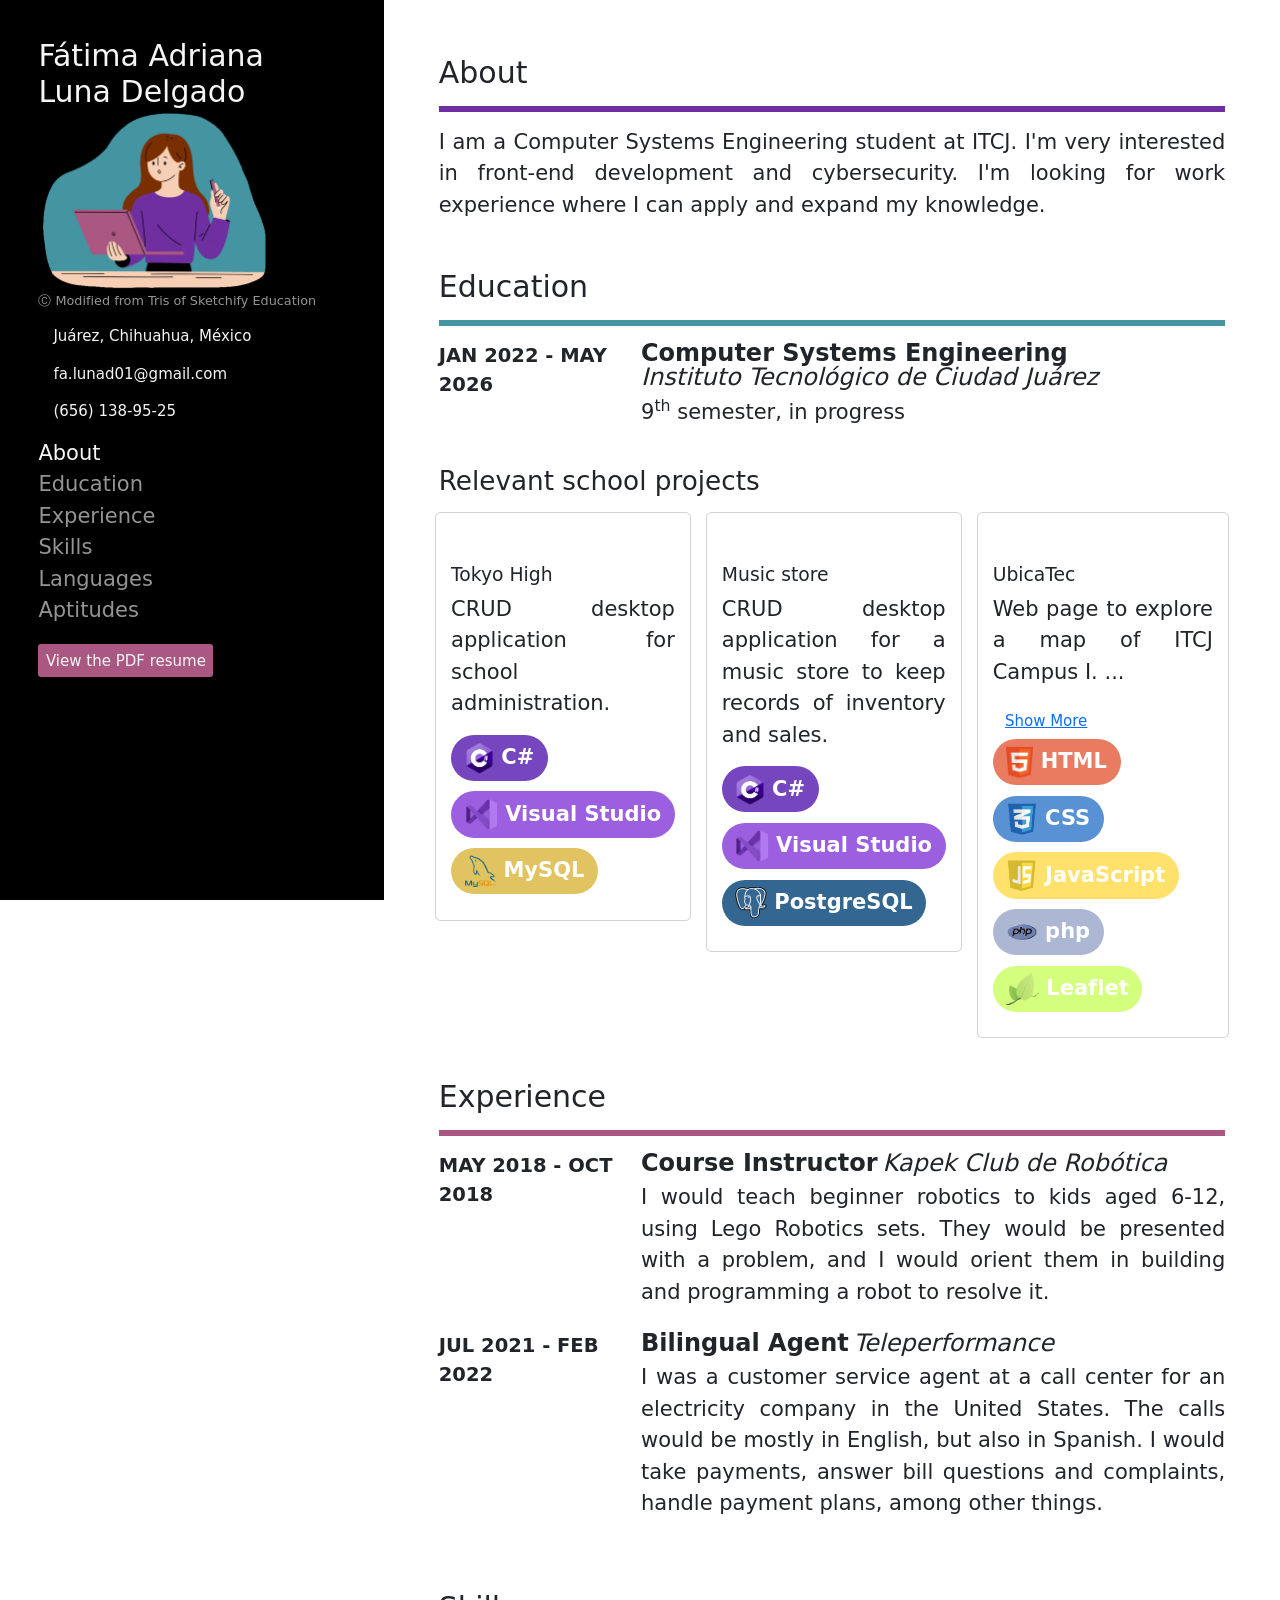
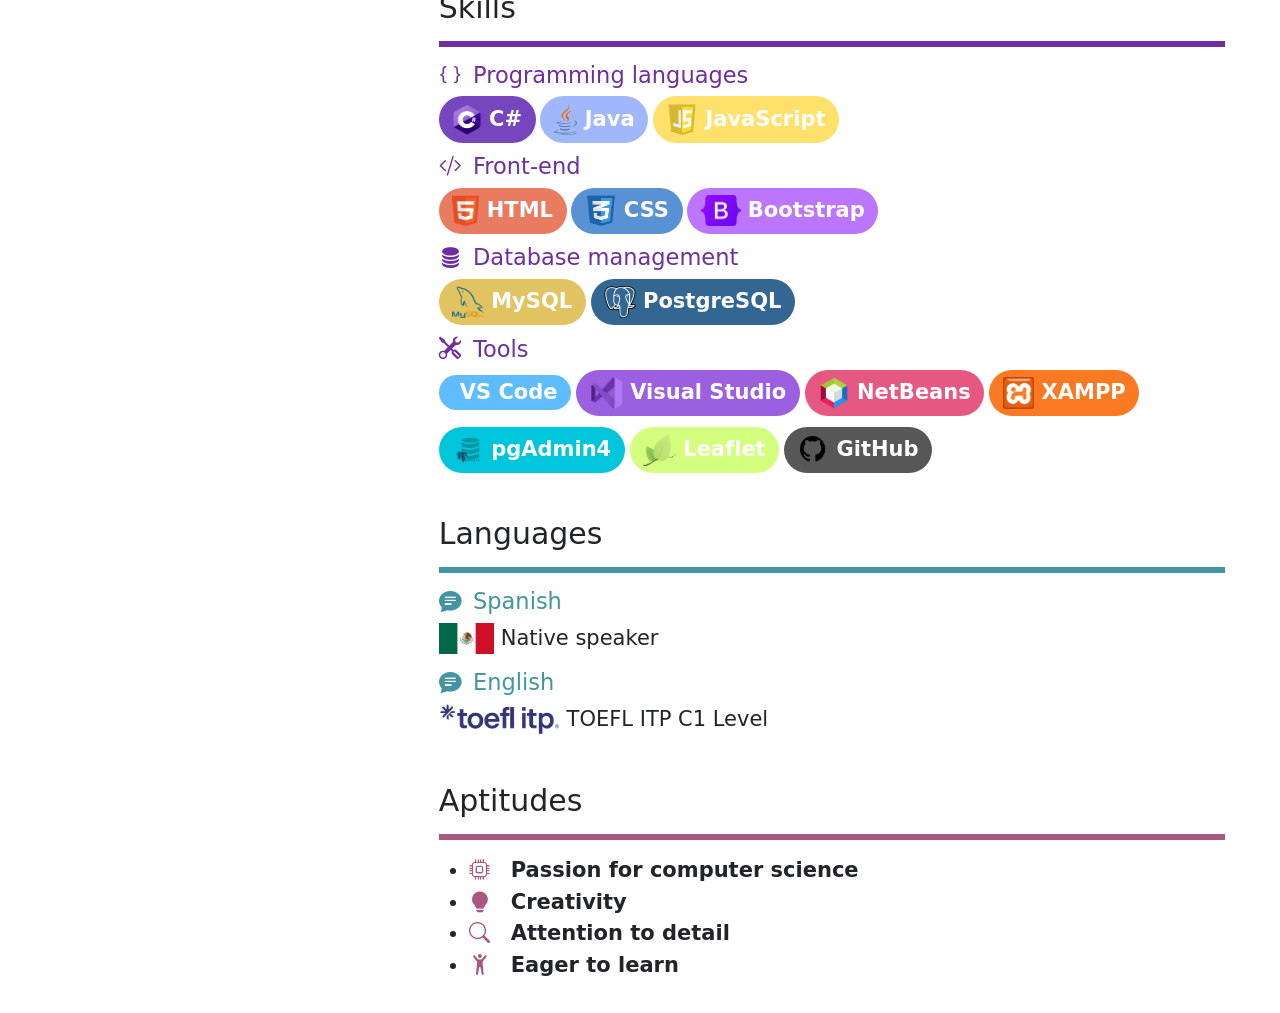
==== html/resume.html @ 0b4f48b1 "Initial upload of the website" ====
<!DOCTYPE html>
<html lang="es">

<head>
    <meta charset="UTF-8">
    <meta name="viewport" content="width=device-width, initial-scale=1.0">
    <title>Fátima Luna</title>
    <link rel="icon" type="image/x-icon" href="../IMG/favicon.png">
    <!-- Link for FontAwesome -->
    <script src="https://kit.fontawesome.com/aff4bda4ac.js" crossorigin="anonymous"></script>
    <!-- Link for Bootstrap -->
    <link href="https://cdn.jsdelivr.net/npm/bootstrap@5.3.8/dist/css/bootstrap.min.css" 
    rel="stylesheet" 
    integrity="sha384-sRIl4kxILFvY47J16cr9ZwB07vP4J8+LH7qKQnuqkuIAvNWLzeN8tE5YBujZqJLB" 
    crossorigin="anonymous">
    <!--Link fot Bootstrap Icons-->
    <link rel="stylesheet" href="https://cdn.jsdelivr.net/npm/bootstrap-icons@1.13.1/font/bootstrap-icons.min.css">
    <link  href="../css/resume.css" rel="stylesheet">
    <script src="https://cdn.tailwindcss.com"></script>
    <script src="../javascript/badges.js" type="text/javascript" defer></script>
    <script src="../javascript/interaction.js" type="text/javascript" defer></script>
</head>

<body>

<div class="sidenav">
    <h1>Fátima Adriana</h1>
    <h1>Luna Delgado</h1>
    <figure>
        <img src="../img/Avatar.png" alt="" style="width: 75%;">
        <figcaption>&#9400 Modified from Tris of Sketchify Education</figcaption>
    </figure>
    <p><span><i class="fa-solid fa-location-dot fa-fw"></i></span>Juárez, Chihuahua, México</p>
    <p><span><i class="fa-solid fa-envelope fa-fw"></i></span>fa.lunad01@gmail.com</p>
    <p><span><i class="fa-solid fa-phone fa-fw"></i></span>(656) 138-95-25</p>
    <div id="content-nav">
        <a class="flex items-center gap-3 active" href="#about">
            <div class="bg-purple h-1"></div>
            About
        </a>
        <a class="flex items-center gap-3" href="#education">
            <div class="bg-blue h-1"></div>
            Education
        </a>
        <a class="flex items-center gap-3" href="#experience">
            <div class="bg-pink h-1"></div>
            Experience
        </a>
        <a class="flex items-center gap-3" href="#skills">
            <div class="bg-purple h-1"></div>
            Skills
        </a>
        <a class="flex items-center gap-3" href="#languages">
            <div class="bg-blue h-1"></div>
            Languages
        </a>
        <a class="flex items-center gap-3" href="#aptitudes">
            <div class="bg-pink h-1"></div>
            Aptitudes
        </a>
    </div>
</br>
    <a id="viewfile" href="/DOCS/FátimaLunaResume.pdf" target="_blank" rel="noopener noreferrer">
        <i class="fa-regular fa-file-pdf"></i>
        View the PDF resume
    </a>
</div>

<div class="modal fade" id="modalJuju" tabindex="-1" aria-labelledby="modalJujuLabel" aria-hidden="true">
  <div class="modal-dialog modal-dialog-centered modal-lg">
    <div class="modal-content">
      <div class="modal-header">
        <h1 class="modal-title fs-5" id="modalJujuLabel">Tokyo High</h1>
        <button type="button" class="btn-close" data-bs-dismiss="modal" aria-label="Close"></button>
      </div>
      <div class="modal-body">
        <img src="../IMG/Jujutsu_High.png" class="card-img-top" alt="">
      </div>
    </div>
  </div>
</div>

<div class="modal fade" id="modalDiscos" tabindex="-1" aria-labelledby="modalDiscosLabel" aria-hidden="true">
  <div class="modal-dialog modal-dialog-centered modal-lg">
    <div class="modal-content">
      <div class="modal-header">
        <h1 class="modal-title fs-5" id="modalDiscosLabel">Tienda de discos</h1>
        <button type="button" class="btn-close" data-bs-dismiss="modal" aria-label="Close"></button>
      </div>
      <div class="modal-body">
        <img src="../IMG/TiendaDiscos.png" class="card-img-top" alt="">
      </div>
    </div>
  </div>
</div>

<div class="modal fade" id="modalUbica" tabindex="-1" aria-labelledby="modalUbicaLabel" aria-hidden="true">
  <div class="modal-dialog modal-dialog-centered modal-lg">
    <div class="modal-content">
      <div class="modal-header">
        <h1 class="modal-title fs-5" id="modalUbicaLabel">Ubicatec</h1>
        <button type="button" class="btn-close" data-bs-dismiss="modal" aria-label="Close"></button>
      </div>
      <div class="modal-body">
        <img src="../IMG/UbicaTec.png" class="card-img-top" alt="">
      </div>
    </div>
  </div>
</div>

<div class="main">
    <div class="topic purple">
        <h2 id="about">About</h2>
        <hr class="purple">
        <p>I am a Computer Systems Engineering student at ITCJ. 
        I'm very interested in front-end development and cybersecurity. 
        I'm looking for work experience where I can apply and expand 
        my knowledge.</p>
    </div>
    <div class="topic blue">
        <h2 id="education">Education</h2>
        <hr class="blue">
        <dl class="row">
            <dt class="col-sm-3">JAN 2022 - MAY 2026</dt>
            <dd class="col-sm-9">
                <div class="desc-title">
                    <b>Computer Systems Engineering</b>
                    </br>
                    <i>Instituto Tecnológico de Ciudad Juárez</i>
                </div>
                <p>9<sup>th</sup> semester, in progress</p>
            </dd>
        </dl>
        <h3>Relevant school projects</h3>
        <div class="row">
            <div class="col">
                <div class="card">
                    <button type="button" class="btn btn-link" data-bs-toggle="modal" 
                    data-bs-target="#modalJuju">
                        <img src="../IMG/Jujutsu_High.png" class="card-img-top" alt="">
                    </button>
                    <div class="card-body">
                        <h5 class="card-title">Tokyo High</h5>
                        <p class="card-text">CRUD desktop application for school administration.</p>
                        <badge-csharp></badge-csharp>
                        <badge-vs></badge-vs>
                        <badge-mysql></badge-mysql>
                    </div>
                </div>
            </div>
            <div class="col">
                <div class="card">
                    <button type="button" class="btn btn-link" data-bs-toggle="modal" 
                    data-bs-target="#modalDiscos">
                        <img src="../IMG/TiendaDiscos.png" class="card-img-top" alt="">
                    </button>
                    <div class="card-body">
                        <h5 class="card-title">Music store</h5>
                        <p class="card-text">CRUD desktop application for a music store to keep 
                                records of inventory and sales.</p>
                        <badge-csharp></badge-csharp>
                        <badge-vs></badge-vs>
                        <badge-postgres></badge-postgres>
                    </div>
                </div>
            </div>
            <div class="col">
                <div class="card">
                    <button type="button" class="btn btn-link" data-bs-toggle="modal" 
                    data-bs-target="#modalUbica">
                        <img src="../IMG/UbicaTec.png" class="card-img-top" alt="">
                    </button>
                    <div class="card-body">
                        <h5 class="card-title">UbicaTec</h5>
                        <p class="card-text">
                            Web page to explore a map of ITCJ Campus I.
                            <span id="points">...</span>
                            <span id="moretxtUT">
                                The page allows to search for school departments and facilities,
                                and shows their location and info. It has different layers that display 
                                the interior of the buildings and both floor levels. The figures where added
                                to the map from GeoJSON files.
                            </span>
                        </p>
                        <span>
                            <button id="moreButton" type="button" class="btn btn-link" onclick="toggleText()">Show More</button>
                        </span>
                        <br\>
                        <badge-html></badge-html>
                        <badge-css></badge-css>
                        <badge-js></badge-js>
                        <badge-php></badge-php>
                        <badge-leaflet></badge-leaflet>
                    </div>
                </div>
            </div>
        </div>
    </div>
    <div class="topic pink">
        <h2 id="experience">Experience</h2>
        <hr class="pink">
        <dl class="row">
            <dt class="col-sm-3">MAY 2018 - OCT 2018</dt>
            <dd class="col-sm-9">
                <div class="desc-title">
                    <b>Course Instructor</b>
                    <i>Kapek Club de Robótica</i>
                </div>
                <p>I would teach beginner robotics to kids aged 6-12, using Lego 
                    Robotics sets. They would be presented with a problem, and I 
                    would orient them in building and programming a robot to 
                    resolve it.</p>
            </dd>
            <dt class="col-sm-3">JUL 2021 - FEB 2022</dt>
            <dd class="col-sm-9">
                <div class="desc-title">
                    <b>Bilingual Agent</b>
                    <i>Teleperformance</i>
                </div>
                <p>I was a customer service agent at a call center for an 
                    electricity company in the United States. The calls would be 
                    mostly in English, but also in Spanish. I would take payments, 
                    answer bill questions and complaints, handle payment plans, 
                    among other things.</p>
            </dd>
        </dl>
    </div>
    <div class="topic purple">
        <h2 id="skills">Skills</h2>
    <hr class="purple">
    <h4><i class="bi bi-braces"></i>Programming languages</h4>
        <badge-csharp></badge-csharp>
        <badge-java></badge-java>
        <badge-js></badge-js>
    <h4><i class="bi bi-code-slash"></i>Front-end</h4>
        <badge-html></badge-html>
        <badge-css></badge-css>
        <badge-bs></badge-bs>
    <h4><i class="bi bi-database-fill"></i>Database management</h4>
        <badge-mysql></badge-mysql>
        <badge-postgres></badge-postgres>
    <h4><i class="bi bi-tools"></i>Tools</h4>
        <badge-vscode></badge-vscode>
        <badge-vs></badge-vs>
        <badge-netbeans></badge-netbeans>
        <badge-xampp></badge-xampp>
        <badge-pgadmin></badge-pgadmin>
        <badge-leaflet></badge-leaflet>
        <badge-github></badge-github>
    </div>
    <div class="topic blue">
        <h2 id="languages">Languages</h2>
        <hr class="blue">
        <h4><i class="bi bi-chat-text-fill"></i>Spanish</h4>
            <p>
                <img src="../img/BanderaMexico.jpeg" class="lan-image" alt="">
                Native speaker
            </p>
        <h4><i class="bi bi-chat-text-fill"></i>English</h4>
            <p>
                <img src="../img/TOEFL_ITP_Logo.png" class="lan-image" alt="">
                TOEFL ITP C1 Level
            </p>
    </div>
    <div class="topic pink">
        <h2 id="aptitudes">Aptitudes</h2>
    <hr class="pink">
        <ul>
            <li><i class="bi bi-cpu"></i>Passion for computer science</li>
            <li><i class="bi bi-lightbulb-fill"></i></i>Creativity</li>
            <li><i class="bi bi-search"></i>Attention to detail</li>
            <li><i class="bi bi-person-arms-up"></i>Eager to learn</li>
        </ul> 
    </div>
</div>   

    <script src="https://cdn.jsdelivr.net/npm/bootstrap@5.3.8/dist/js/bootstrap.bundle.min.js" 
    integrity="sha384-FKyoEForCGlyvwx9Hj09JcYn3nv7wiPVlz7YYwJrWVcXK/BmnVDxM+D2scQbITxI" 
    crossorigin="anonymous"></script>

</body>

</html>
---- css/resume.css ----
* {
  box-sizing: border-box;
  margin: 0%;
}
html, body {
  margin: 0;
  padding: 0;
  font-size: 15px;
}
body {
  font-family: 'Franklin Gothic Medium', 'Arial Narrow', Arial, sans-serif;
}
.sidenav {
  height: 100vh;
  width: 30%;
  position: fixed;
  z-index: 1;
  top: 0;
  left: 0;
  background-color: black;
  overflow-x: hidden;
  padding: 3%;
  color: whitesmoke;
}
.sidenav h1 {
  font-size: clamp(2rem, 5vw, 2rem);
  margin: 0;
}
.sidenav figcaption {
  font-size: clamp(0.8rem, 1vw, 0.9rem);
  color: rgba(245, 245, 245, 0.604);
}
.sidenav i {
  font-size: 1em;
}
.sidenav p {
  font-size: clamp(0.8rem, 1.5vw, 1rem);
}
.sidenav span {
  padding-right: 1em;
}
#content-nav > a {
  color: rgba(245, 245, 245, 0.604);
  text-decoration: none;
  font-size: clamp(1rem, 2vw, 1.4rem);
}
#content-nav > a > div{
  background-color: rgba(245, 245, 245, 0.604);
  width: 2em;
  /*height: 2px;*/
}
#content-nav > a.active, #content-nav > a:hover {
  color: whitesmoke;
}
#content-nav > a.active > div.bg-purple, #content-nav > a:hover > div.bg-purple {
  background-color: #6f2fa0;
  width: 3em;
}
#content-nav > a.active > div.bg-blue, #content-nav > a:hover > div.bg-blue {
  background-color: #4494a2;
  width: 3em;
}
#content-nav > a.active > div.bg-pink, #content-nav > a:hover > div.bg-pink {
  background-color: #aa5881;
  width: 3em;
}
#viewfile {
  padding: 0.5rem;
  text-decoration: none;
  font-size: clamp(0.75rem, 1.5vw, 1rem);
  background-color: #aa5881;
  border-radius: 3px;
  color: whitesmoke;
}
.main {
  margin-left: 30%;
  height: 100vh;
  padding: 3%;
  background-color: white;
}
.main p, li, span.badge {
  font-size: clamp(1rem, 2vw, 1.4rem);
  text-align: justify;
}
.main h2 {
  font-size: 30px;
}
.topic {
  padding: 2%;
  border-radius: 3%;
}
.topic b, i, h3 {
  font-size: clamp(1rem, 3vw, 1.6rem);
  
}
.topic dt {
  font-size: clamp(1rem, 2vw, 1.3rem);
}
h3 {
  font-size: 1.5vw;
}
hr.purple {
  border: 3px solid #6f2fa0;
  opacity: 1.0;
}
hr.blue {
  border: 3px solid #4494a2;
  opacity: 1.0;
}
hr.pink {
  border: 3px solid #aa5881;
  opacity: 1.0;
}
div.purple:hover {
  background-color: #6f2fa084;
}
div.blue:hover {
  background-color: #4494a282;
}
div.pink:hover {
  background-color: #aa588183;
}
div.purple:hover > h4 {
  color: #4c1d70;
}
div.blue:hover > h4 {
  color: #205862;
}
#moretxtUT {
  display: none;
}
div.desc-title {
  line-height: 1.0;
  padding-bottom: 0.5rem;
}
div.col {
  padding: 0;
}
div.card {
  margin: clamp(0.5rem, 0.5vw, 1rem);
}
.badge {
  margin-bottom: 0.5em;
}
.badge img {
  display: inline;
  height: 1.5em;
}
li{
  font-weight: bold;
}
div.purple > h4 {
  color: #6f2fa0;
}
div.blue > h4 {
  color: #4494a2;
}
i.bi {
  font-size: 1em;
}
h4 > i {
  margin-right: 0.5em;
}
li > i {
  margin-right: 1em;
  color: #aa5881;
}
.lan-image {
  display: inline;
  height: 1.5em;
}
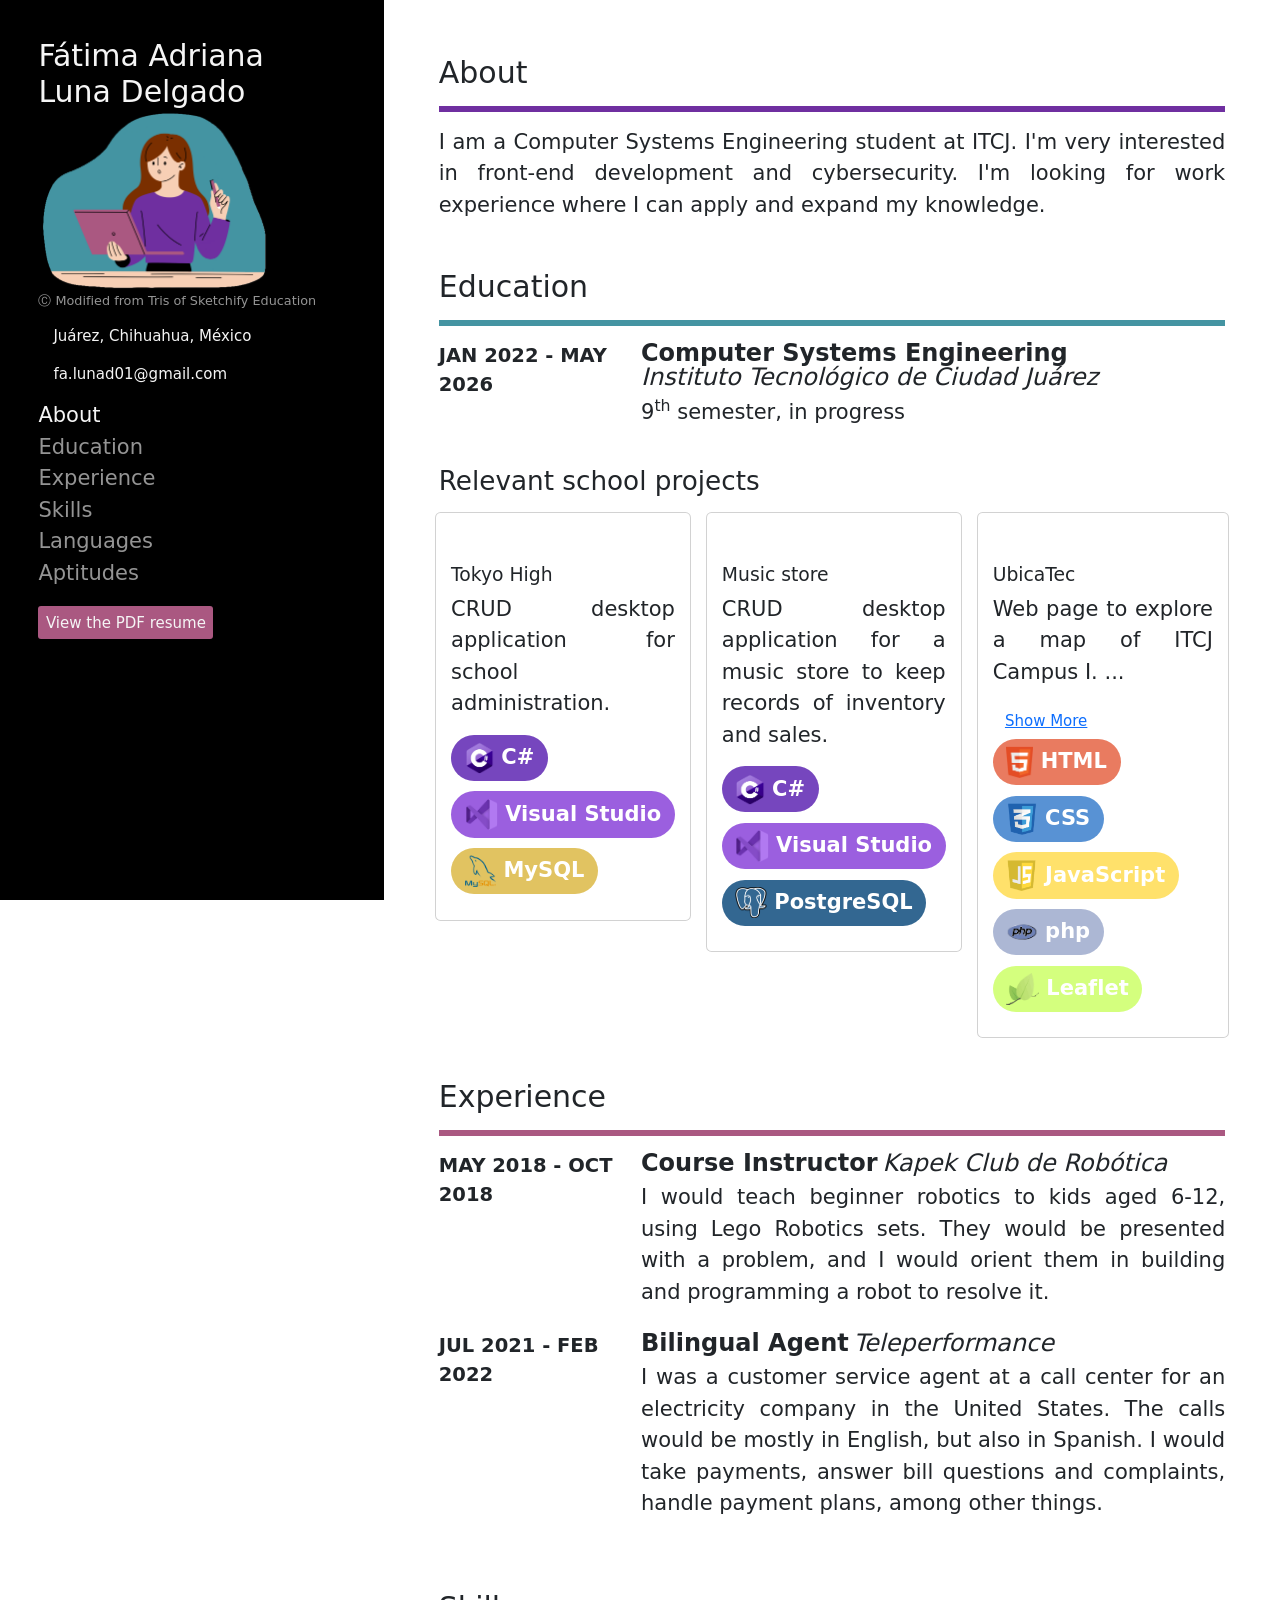
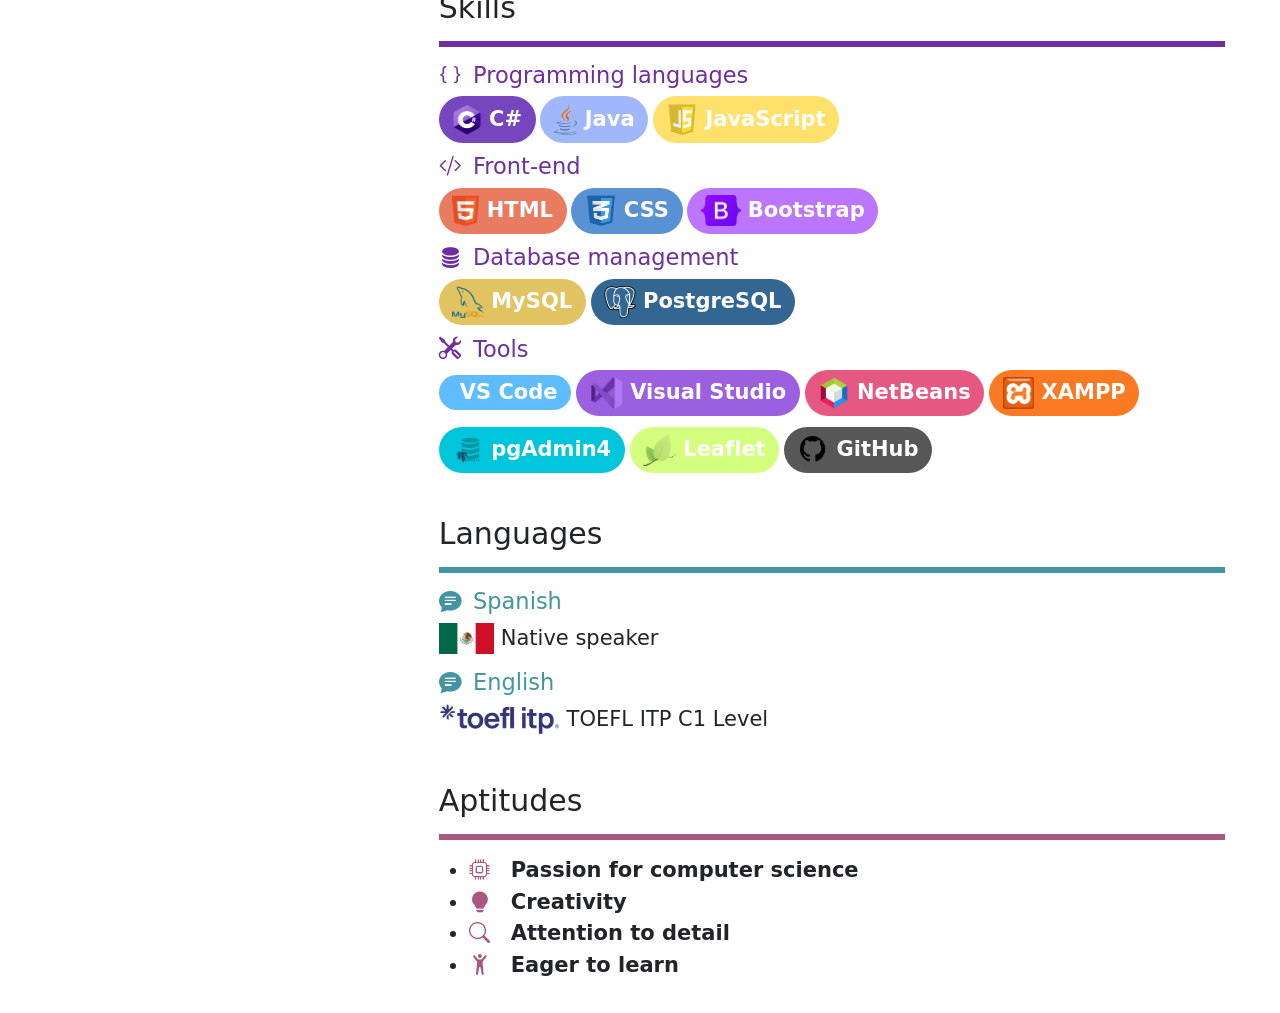
==== commit 854862ee: "Small modifications" ====
--- a/html/resume.html
+++ b/html/resume.html
@@ -32,7 +32,6 @@
     </figure>
     <p><span><i class="fa-solid fa-location-dot fa-fw"></i></span>Juárez, Chihuahua, México</p>
     <p><span><i class="fa-solid fa-envelope fa-fw"></i></span>fa.lunad01@gmail.com</p>
-    <p><span><i class="fa-solid fa-phone fa-fw"></i></span>(656) 138-95-25</p>
     <div id="content-nav">
         <a class="flex items-center gap-3 active" href="#about">
             <div class="bg-purple h-1"></div>
